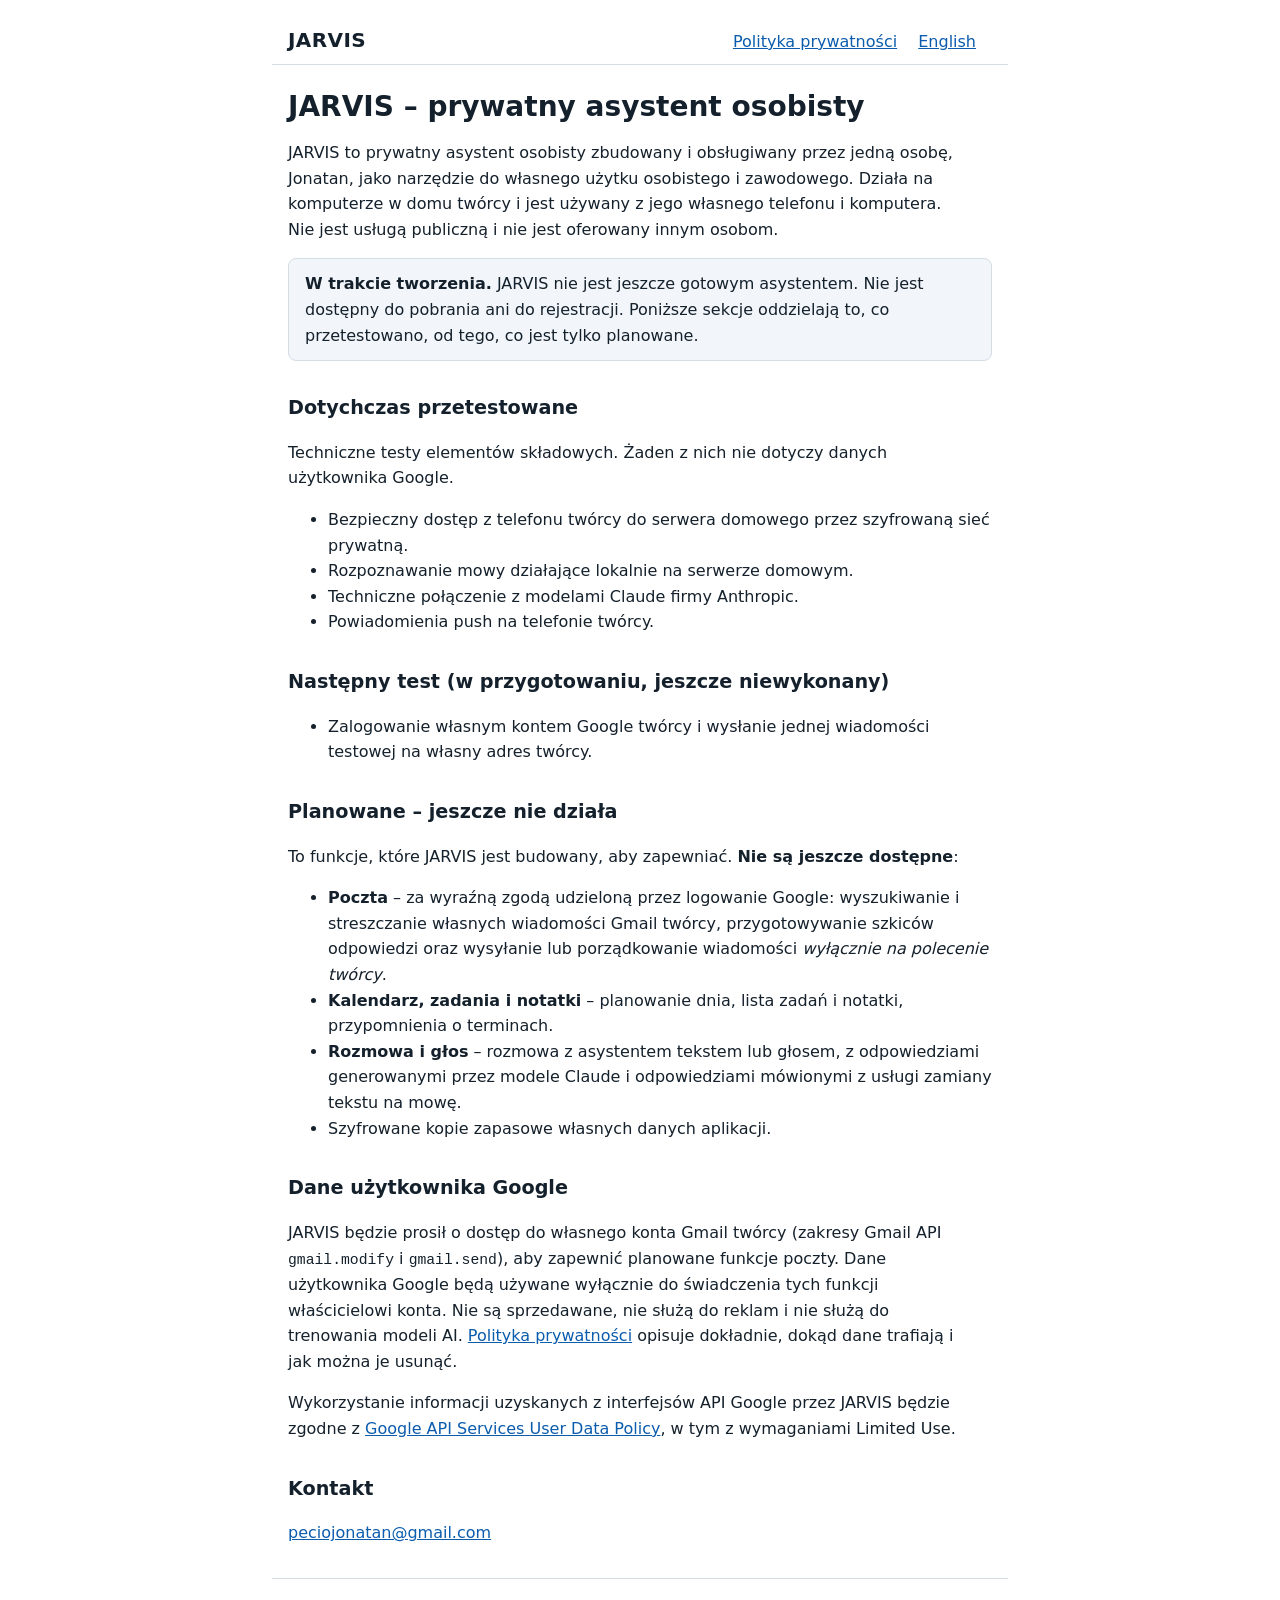
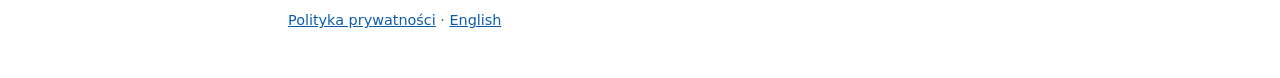
==== pl/index.html @ a6613ae7 "Add JARVIS public pages (home and privacy policy, EN and PL) Static information pages only: no appli" ====
<!doctype html>
<html lang="pl">
<head>
<meta charset="utf-8">
<meta name="viewport" content="width=device-width, initial-scale=1">
<title>JARVIS – prywatny asystent osobisty</title>
<meta name="description" content="JARVIS to prywatna aplikacja asystenta dla jednego użytkownika, w trakcie tworzenia, zbudowana jako narzędzie do własnego użytku osobistego i zawodowego jej twórcy.">
<link rel="stylesheet" href="../style.css">
</head>
<body>
<header>
  <a class="brand" href="./" style="text-decoration:none;color:inherit">JARVIS</a>
  <nav><a href="privacy/">Polityka prywatności</a> <a href="../">English</a></nav>
</header>
<main>
  <h1>JARVIS – prywatny asystent osobisty</h1>
  <p>JARVIS to prywatny asystent osobisty zbudowany i obsługiwany przez jedną osobę, Jonatan, jako narzędzie do własnego użytku osobistego i zawodowego. Działa na komputerze w domu twórcy i jest używany z jego własnego telefonu i komputera. Nie jest usługą publiczną i nie jest oferowany innym osobom.</p>
  <div class="box"><strong>W trakcie tworzenia.</strong> JARVIS nie jest jeszcze gotowym asystentem. Nie jest dostępny do pobrania ani do rejestracji. Poniższe sekcje oddzielają to, co przetestowano, od tego, co jest tylko planowane.</div>

  <h2>Dotychczas przetestowane</h2>
  <p>Techniczne testy elementów składowych. Żaden z nich nie dotyczy danych użytkownika Google.</p>
  <ul>
    <li>Bezpieczny dostęp z telefonu twórcy do serwera domowego przez szyfrowaną sieć prywatną.</li>
    <li>Rozpoznawanie mowy działające lokalnie na serwerze domowym.</li>
    <li>Techniczne połączenie z modelami Claude firmy Anthropic.</li>
    <li>Powiadomienia push na telefonie twórcy.</li>
  </ul>

  <h2>Następny test (w przygotowaniu, jeszcze niewykonany)</h2>
  <ul>
    <li>Zalogowanie własnym kontem Google twórcy i wysłanie jednej wiadomości testowej na własny adres twórcy.</li>
  </ul>

  <h2>Planowane – jeszcze nie działa</h2>
  <p>To funkcje, które JARVIS jest budowany, aby zapewniać. <strong>Nie są jeszcze dostępne</strong>:</p>
  <ul>
    <li><strong>Poczta</strong> – za wyraźną zgodą udzieloną przez logowanie Google: wyszukiwanie i streszczanie własnych wiadomości Gmail twórcy, przygotowywanie szkiców odpowiedzi oraz wysyłanie lub porządkowanie wiadomości <em>wyłącznie na polecenie twórcy</em>.</li>
    <li><strong>Kalendarz, zadania i notatki</strong> – planowanie dnia, lista zadań i notatki, przypomnienia o terminach.</li>
    <li><strong>Rozmowa i głos</strong> – rozmowa z asystentem tekstem lub głosem, z odpowiedziami generowanymi przez modele Claude i odpowiedziami mówionymi z usługi zamiany tekstu na mowę.</li>
    <li>Szyfrowane kopie zapasowe własnych danych aplikacji.</li>
  </ul>

  <h2>Dane użytkownika Google</h2>
  <p>JARVIS będzie prosił o dostęp do własnego konta Gmail twórcy (zakresy Gmail API <code>gmail.modify</code> i <code>gmail.send</code>), aby zapewnić planowane funkcje poczty. Dane użytkownika Google będą używane wyłącznie do świadczenia tych funkcji właścicielowi konta. Nie są sprzedawane, nie służą do reklam i nie służą do trenowania modeli AI. <a href="privacy/">Polityka prywatności</a> opisuje dokładnie, dokąd dane trafiają i jak można je usunąć.</p>
  <p>Wykorzystanie informacji uzyskanych z interfejsów API Google przez JARVIS będzie zgodne z <a href="https://developers.google.com/terms/api-services-user-data-policy#additional_requirements_for_specific_api_scopes">Google API Services User Data Policy</a>, w tym z wymaganiami Limited Use.</p>

  <h2>Kontakt</h2>
  <p><a href="mailto:peciojonatan@gmail.com">peciojonatan@gmail.com</a></p>
</main>
<footer>
  <p class="muted"><a href="privacy/">Polityka prywatności</a> · <a href="../">English</a></p>
</footer>
</body>
</html>
---- style.css ----
:root { color-scheme: light dark; --bg: #ffffff; --fg: #14202b; --muted: #4b5b69; --line: #d5dde4; --accent: #0b5cad; --box: #f2f6fa; }
@media (prefers-color-scheme: dark) { :root { --bg: #0b141c; --fg: #e3edf5; --muted: #9db0c0; --line: #25374a; --accent: #7cc4ff; --box: #112231; } }
* { box-sizing: border-box; }
html { -webkit-text-size-adjust: 100%; }
body { margin: 0; background: var(--bg); color: var(--fg); font: 16px/1.6 system-ui, -apple-system, "Segoe UI", Roboto, sans-serif; }
main, header, footer { max-width: 46rem; margin: 0 auto; padding: 0 1rem; }
header { padding-top: 1.5rem; padding-bottom: .5rem; border-bottom: 1px solid var(--line); display: flex; flex-wrap: wrap; gap: .5rem 1.25rem; align-items: baseline; }
header .brand { font-weight: 700; font-size: 1.25rem; letter-spacing: .02em; margin-right: auto; }
nav a { margin-right: 1rem; }
a { color: var(--accent); }
h1 { font-size: 1.75rem; line-height: 1.25; margin: 1.5rem 0 .5rem; }
h2 { font-size: 1.2rem; margin: 2rem 0 .5rem; }
p, li { max-width: 42rem; }
.box { background: var(--box); border: 1px solid var(--line); border-radius: .5rem; padding: .75rem 1rem; margin: 1rem 0; }
table { border-collapse: collapse; width: 100%; margin: .75rem 0; font-size: .95rem; }
th, td { border: 1px solid var(--line); padding: .45rem .6rem; text-align: left; vertical-align: top; }
th { background: var(--box); }
.muted { color: var(--muted); font-size: .9rem; }
footer { padding-top: 1rem; padding-bottom: 2rem; margin-top: 2rem; border-top: 1px solid var(--line); }
code { font-size: .92em; }
td code, th code { overflow-wrap: anywhere; word-break: break-word; }
table { table-layout: auto; }
main { overflow-wrap: break-word; }
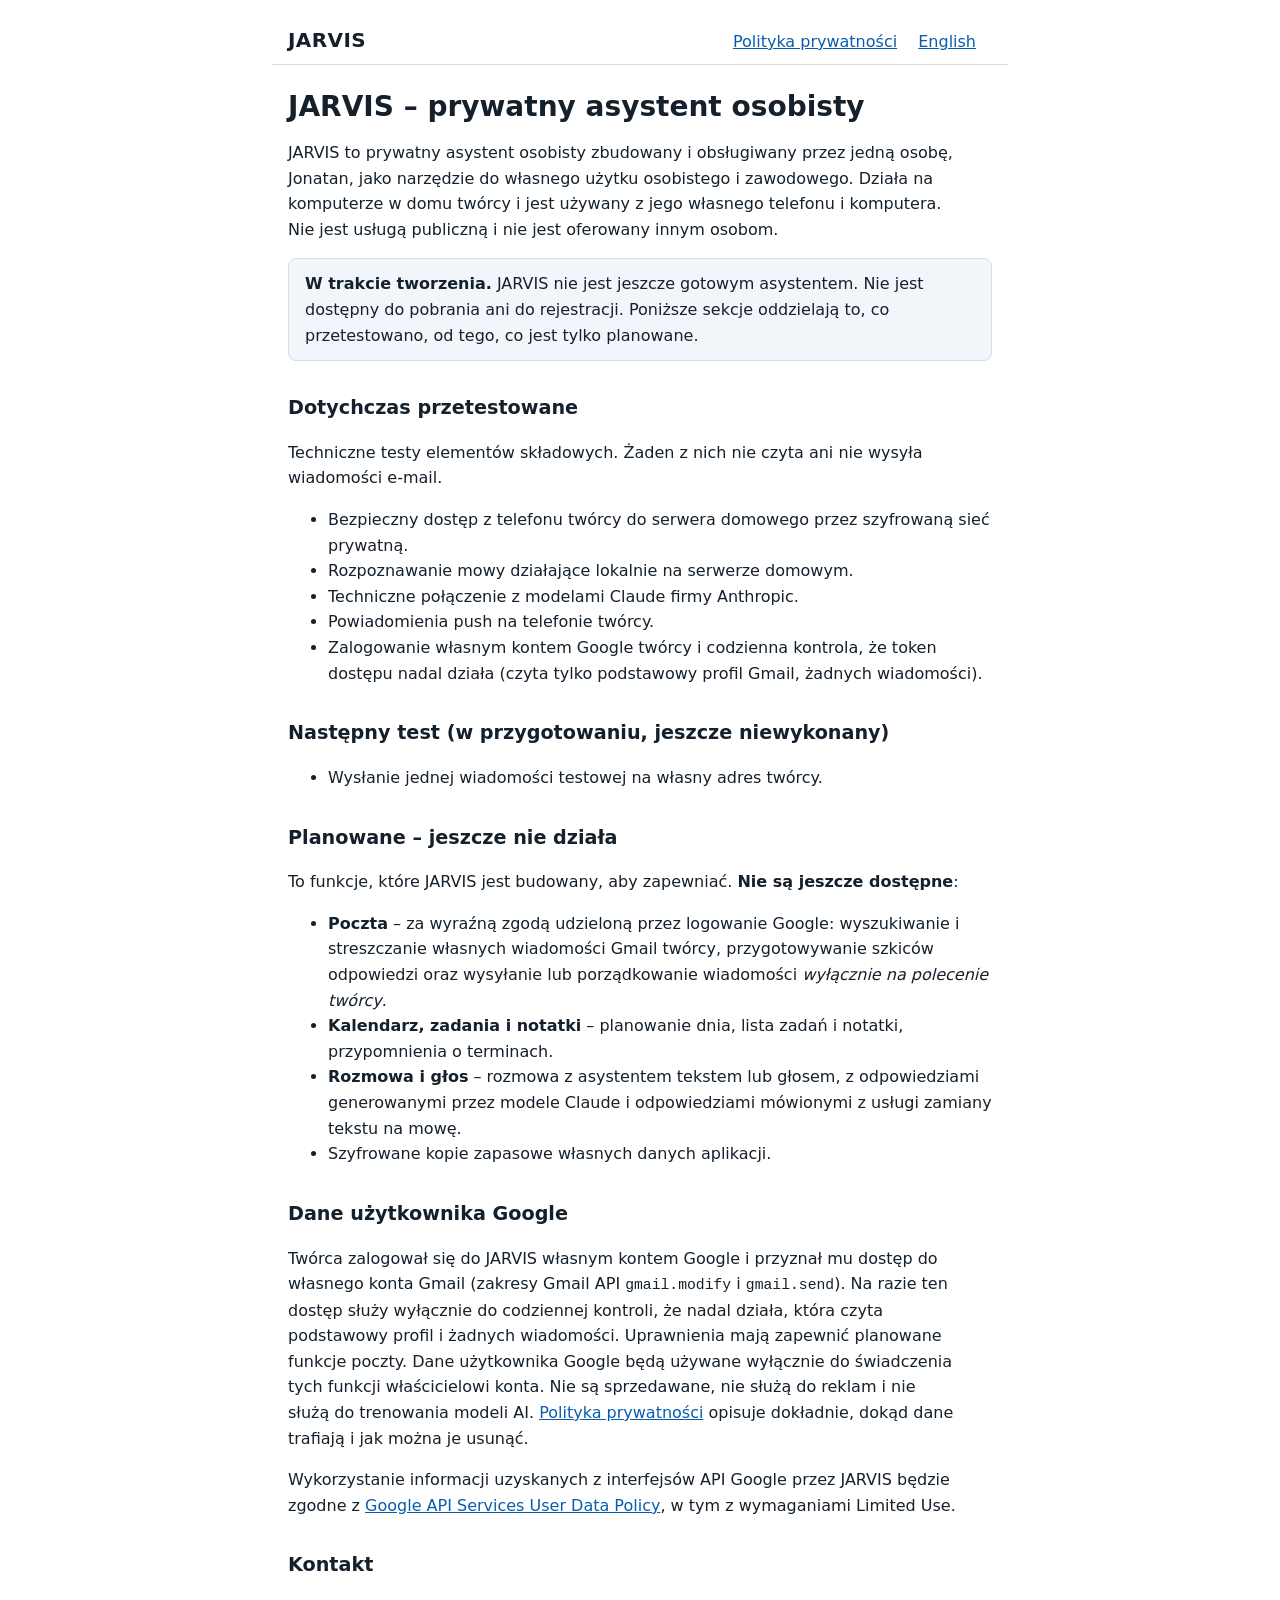
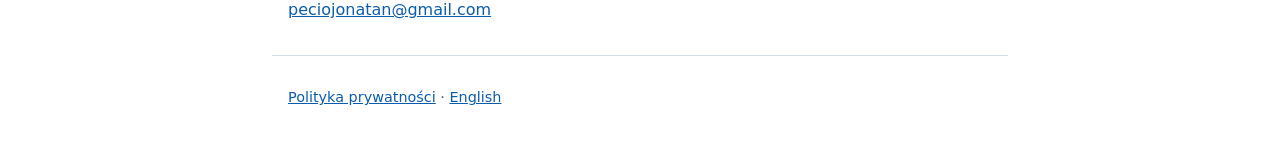
==== commit 627c8f2e: "Update public pages: Google sign-in completed, daily access check Policy and home page (EN and PL) n" ====
--- a/pl/index.html
+++ b/pl/index.html
@@ -18,17 +18,18 @@
   <div class="box"><strong>W trakcie tworzenia.</strong> JARVIS nie jest jeszcze gotowym asystentem. Nie jest dostępny do pobrania ani do rejestracji. Poniższe sekcje oddzielają to, co przetestowano, od tego, co jest tylko planowane.</div>
 
   <h2>Dotychczas przetestowane</h2>
-  <p>Techniczne testy elementów składowych. Żaden z nich nie dotyczy danych użytkownika Google.</p>
+  <p>Techniczne testy elementów składowych. Żaden z nich nie czyta ani nie wysyła wiadomości e-mail.</p>
   <ul>
     <li>Bezpieczny dostęp z telefonu twórcy do serwera domowego przez szyfrowaną sieć prywatną.</li>
     <li>Rozpoznawanie mowy działające lokalnie na serwerze domowym.</li>
     <li>Techniczne połączenie z modelami Claude firmy Anthropic.</li>
     <li>Powiadomienia push na telefonie twórcy.</li>
+    <li>Zalogowanie własnym kontem Google twórcy i codzienna kontrola, że token dostępu nadal działa (czyta tylko podstawowy profil Gmail, żadnych wiadomości).</li>
   </ul>
 
   <h2>Następny test (w przygotowaniu, jeszcze niewykonany)</h2>
   <ul>
-    <li>Zalogowanie własnym kontem Google twórcy i wysłanie jednej wiadomości testowej na własny adres twórcy.</li>
+    <li>Wysłanie jednej wiadomości testowej na własny adres twórcy.</li>
   </ul>
 
   <h2>Planowane – jeszcze nie działa</h2>
@@ -41,7 +42,7 @@
   </ul>
 
   <h2>Dane użytkownika Google</h2>
-  <p>JARVIS będzie prosił o dostęp do własnego konta Gmail twórcy (zakresy Gmail API <code>gmail.modify</code> i <code>gmail.send</code>), aby zapewnić planowane funkcje poczty. Dane użytkownika Google będą używane wyłącznie do świadczenia tych funkcji właścicielowi konta. Nie są sprzedawane, nie służą do reklam i nie służą do trenowania modeli AI. <a href="privacy/">Polityka prywatności</a> opisuje dokładnie, dokąd dane trafiają i jak można je usunąć.</p>
+  <p>Twórca zalogował się do JARVIS własnym kontem Google i przyznał mu dostęp do własnego konta Gmail (zakresy Gmail API <code>gmail.modify</code> i <code>gmail.send</code>). Na razie ten dostęp służy wyłącznie do codziennej kontroli, że nadal działa, która czyta podstawowy profil i żadnych wiadomości. Uprawnienia mają zapewnić planowane funkcje poczty. Dane użytkownika Google będą używane wyłącznie do świadczenia tych funkcji właścicielowi konta. Nie są sprzedawane, nie służą do reklam i nie służą do trenowania modeli AI. <a href="privacy/">Polityka prywatności</a> opisuje dokładnie, dokąd dane trafiają i jak można je usunąć.</p>
   <p>Wykorzystanie informacji uzyskanych z interfejsów API Google przez JARVIS będzie zgodne z <a href="https://developers.google.com/terms/api-services-user-data-policy#additional_requirements_for_specific_api_scopes">Google API Services User Data Policy</a>, w tym z wymaganiami Limited Use.</p>
 
   <h2>Kontakt</h2>
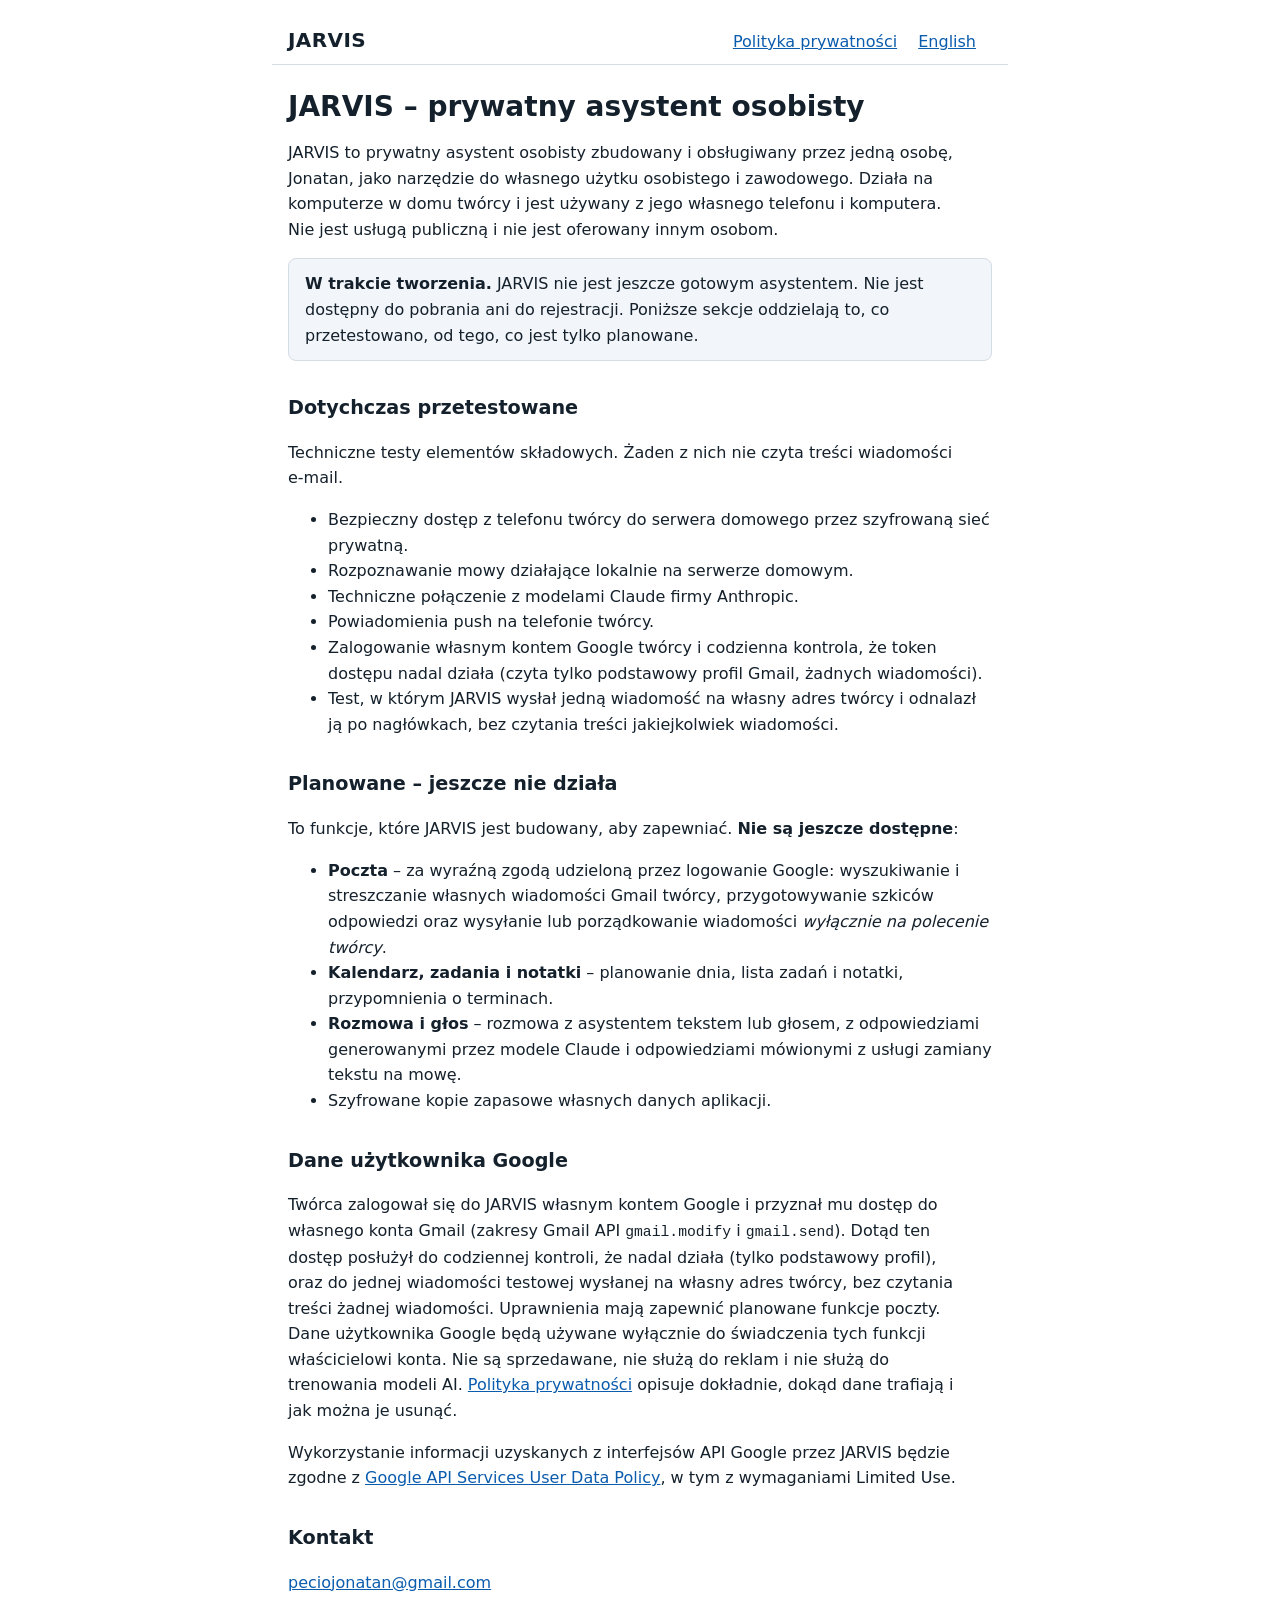
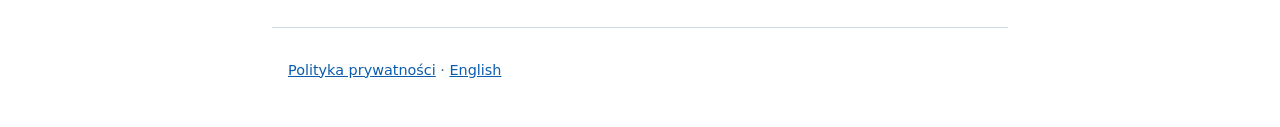
==== commit ed78714e: "Update public pages after the Gmail test message States that one test message was sent to the develo" ====
--- a/pl/index.html
+++ b/pl/index.html
@@ -18,18 +18,14 @@
   <div class="box"><strong>W trakcie tworzenia.</strong> JARVIS nie jest jeszcze gotowym asystentem. Nie jest dostępny do pobrania ani do rejestracji. Poniższe sekcje oddzielają to, co przetestowano, od tego, co jest tylko planowane.</div>
 
   <h2>Dotychczas przetestowane</h2>
-  <p>Techniczne testy elementów składowych. Żaden z nich nie czyta ani nie wysyła wiadomości e-mail.</p>
+  <p>Techniczne testy elementów składowych. Żaden z nich nie czyta treści wiadomości e-mail.</p>
   <ul>
     <li>Bezpieczny dostęp z telefonu twórcy do serwera domowego przez szyfrowaną sieć prywatną.</li>
     <li>Rozpoznawanie mowy działające lokalnie na serwerze domowym.</li>
     <li>Techniczne połączenie z modelami Claude firmy Anthropic.</li>
     <li>Powiadomienia push na telefonie twórcy.</li>
     <li>Zalogowanie własnym kontem Google twórcy i codzienna kontrola, że token dostępu nadal działa (czyta tylko podstawowy profil Gmail, żadnych wiadomości).</li>
-  </ul>
-
-  <h2>Następny test (w przygotowaniu, jeszcze niewykonany)</h2>
-  <ul>
-    <li>Wysłanie jednej wiadomości testowej na własny adres twórcy.</li>
+    <li>Test, w którym JARVIS wysłał jedną wiadomość na własny adres twórcy i odnalazł ją po nagłówkach, bez czytania treści jakiejkolwiek wiadomości.</li>
   </ul>
 
   <h2>Planowane – jeszcze nie działa</h2>
@@ -42,7 +38,7 @@
   </ul>
 
   <h2>Dane użytkownika Google</h2>
-  <p>Twórca zalogował się do JARVIS własnym kontem Google i przyznał mu dostęp do własnego konta Gmail (zakresy Gmail API <code>gmail.modify</code> i <code>gmail.send</code>). Na razie ten dostęp służy wyłącznie do codziennej kontroli, że nadal działa, która czyta podstawowy profil i żadnych wiadomości. Uprawnienia mają zapewnić planowane funkcje poczty. Dane użytkownika Google będą używane wyłącznie do świadczenia tych funkcji właścicielowi konta. Nie są sprzedawane, nie służą do reklam i nie służą do trenowania modeli AI. <a href="privacy/">Polityka prywatności</a> opisuje dokładnie, dokąd dane trafiają i jak można je usunąć.</p>
+  <p>Twórca zalogował się do JARVIS własnym kontem Google i przyznał mu dostęp do własnego konta Gmail (zakresy Gmail API <code>gmail.modify</code> i <code>gmail.send</code>). Dotąd ten dostęp posłużył do codziennej kontroli, że nadal działa (tylko podstawowy profil), oraz do jednej wiadomości testowej wysłanej na własny adres twórcy, bez czytania treści żadnej wiadomości. Uprawnienia mają zapewnić planowane funkcje poczty. Dane użytkownika Google będą używane wyłącznie do świadczenia tych funkcji właścicielowi konta. Nie są sprzedawane, nie służą do reklam i nie służą do trenowania modeli AI. <a href="privacy/">Polityka prywatności</a> opisuje dokładnie, dokąd dane trafiają i jak można je usunąć.</p>
   <p>Wykorzystanie informacji uzyskanych z interfejsów API Google przez JARVIS będzie zgodne z <a href="https://developers.google.com/terms/api-services-user-data-policy#additional_requirements_for_specific_api_scopes">Google API Services User Data Policy</a>, w tym z wymaganiami Limited Use.</p>
 
   <h2>Kontakt</h2>
